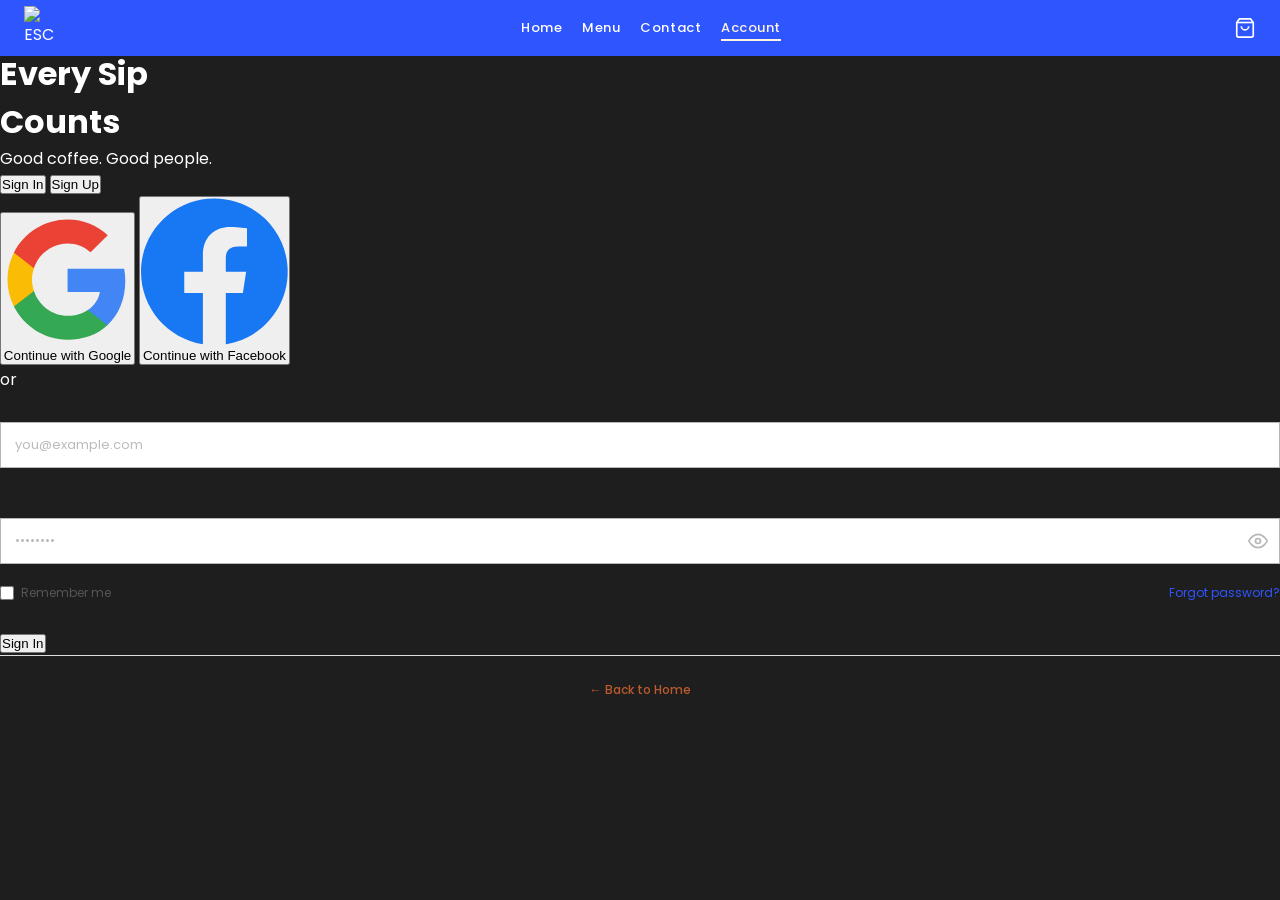
==== public/account.html @ a05308b9 "feat: add user management and dashboard statistics routes" ====
<!DOCTYPE html>
<html lang="en">

<head>
  <meta charset="UTF-8" />
  <meta name="viewport" content="width=device-width, initial-scale=1.0" />
  <title>ESC Cafe – Account</title>
  <link rel="icon" type="image/jpeg" href="/images/logo.png" />
  <link
    href="https://fonts.googleapis.com/css2?family=Bebas+Neue&family=Poppins:wght@300;400;500;600&family=Dancing+Script:wght@500;700&display=swap"
    rel="stylesheet" />
  <link rel="stylesheet" href="style.css" />
</head>

<body data-page="login">
  <nav class="navbar">
    <div class="logo" aria-label="ESC Logo">
      <img src="/images/logo.png" alt="ESC Cafe Logo" />
    </div>
    <ul class="nav-links">
      <li><a href="index.html">Home</a></li>
      <li><a href="menu.html">Menu</a></li>
      <li><a href="contact.html">Contact</a></li>
      <li><a href="account.html" class="active">Account</a></li>
    </ul>
    <a href="cart.html">
      <div class="nav-cart" aria-label="Cart">
        <svg viewBox="0 0 24 24" xmlns="http://www.w3.org/2000/svg">
          <path d="M6 2L3 6v14a2 2 0 002 2h14a2 2 0 002-2V6l-3-4z" />
          <line x1="3" y1="6" x2="21" y2="6" />
          <path d="M16 10a4 4 0 01-8 0" />
        </svg>
      </div>
    </a>
  </nav>

  <div class="account-wrapper">
    <div class="account-left">
      <img class="account-bg" src="/images/logo.png" alt="ESC Cafe" />
      <div class="account-left-overlay"></div>
      <div class="account-brand">
        <img class="account-logo" src="/images/logo.png" alt="ESC Logo" />
        <h1 class="account-tagline-big">Every Sip<br>Counts</h1>
        <p class="account-script">Good coffee. Good people.</p>
      </div>
    </div>

    <div class="account-right">
      <div class="account-form-wrap">
        <div class="account-tabs">
          <button class="tab-btn active" id="loginTab" onclick="switchTab('login')">Sign In</button>
          <button class="tab-btn" id="registerTab" onclick="switchTab('register')">Sign Up</button>
        </div>

        <div class="social-btns">
          <button class="btn-social btn-google" onclick="loginWithGoogle()">
            <svg viewBox="0 0 24 24" xmlns="http://www.w3.org/2000/svg">
              <path
                d="M22.56 12.25c0-.78-.07-1.53-.2-2.25H12v4.26h5.92c-.26 1.37-1.04 2.53-2.21 3.31v2.77h3.57c2.08-1.92 3.28-4.74 3.28-8.09z"
                fill="#4285F4" />
              <path
                d="M12 23c2.97 0 5.46-.98 7.28-2.66l-3.57-2.77c-.98.66-2.23 1.06-3.71 1.06-2.86 0-5.29-1.93-6.16-4.53H2.18v2.84C3.99 20.53 7.7 23 12 23z"
                fill="#34A853" />
              <path
                d="M5.84 14.09c-.22-.66-.35-1.36-.35-2.09s.13-1.43.35-2.09V7.07H2.18C1.43 8.55 1 10.22 1 12s.43 3.45 1.18 4.93l3.66-2.84z"
                fill="#FBBC05" />
              <path
                d="M12 5.38c1.62 0 3.06.56 4.21 1.64l3.15-3.15C17.45 2.09 14.97 1 12 1 7.7 1 3.99 3.47 2.18 7.07l3.66 2.84c.87-2.6 3.3-4.53 6.16-4.53z"
                fill="#EA4335" />
            </svg>
            Continue with Google
          </button>
          <button class="btn-social btn-facebook" onclick="loginWithFacebook()">
            <svg viewBox="0 0 24 24" xmlns="http://www.w3.org/2000/svg" fill="#1877F2">
              <path
                d="M24 12.073c0-6.627-5.373-12-12-12s-12 5.373-12 12c0 5.99 4.388 10.954 10.125 11.854v-8.385H7.078v-3.47h3.047V9.43c0-3.007 1.792-4.669 4.533-4.669 1.312 0 2.686.235 2.686.235v2.953H15.83c-1.491 0-1.956.925-1.956 1.874v2.25h3.328l-.532 3.47h-2.796v8.385C19.612 23.027 24 18.062 24 12.073z" />
            </svg>
            Continue with Facebook
          </button>
        </div>

        <div class="account-divider"><span>or</span></div>

        <div id="loginForm">
          <div class="form-group">
            <label for="loginEmail">Email</label>
            <input type="email" id="loginEmail" placeholder="you@example.com" />
          </div>
          <div class="form-group">
            <label for="loginPassword">Password</label>
            <div class="password-wrap">
              <input type="password" id="loginPassword" placeholder="••••••••" />
              <button type="button" class="toggle-pw" onclick="togglePw('loginPassword')" aria-label="Show password">
                <svg viewBox="0 0 24 24" fill="none" stroke="currentColor" stroke-width="2">
                  <path d="M1 12s4-8 11-8 11 8 11 8-4 8-11 8-11-8-11-8z" />
                  <circle cx="12" cy="12" r="3" />
                </svg>
              </button>
            </div>
          </div>
          <div class="form-options">
            <label class="remember-me">
              <input type="checkbox" /> Remember me
            </label>
            <a href="#" class="forgot-link">Forgot password?</a>
          </div>
          <button class="btn-submit" onclick="handleLogin()">Sign In</button>
          <div class="form-status" id="loginStatus"></div>
        </div>

        <div id="registerForm" style="display:none">
          <div class="form-group">
            <label for="regName">Full Name</label>
            <input type="text" id="regName" placeholder="Juan dela Cruz" />
          </div>
          <div class="form-group">
            <label for="regEmail">Email</label>
            <input type="email" id="regEmail" placeholder="you@example.com" />
          </div>
          <div class="form-group">
            <label for="regPassword">Password</label>
            <div class="password-wrap">
              <input type="password" id="regPassword" placeholder="••••••••" />
              <button class="toggle-pw" onclick="togglePw('regPassword')" aria-label="Show password">
                <svg viewBox="0 0 24 24" fill="none" stroke="currentColor" stroke-width="2">
                  <path d="M1 12s4-8 11-8 11 8 11 8-4 8-11 8-11-8-11-8z" />
                  <circle cx="12" cy="12" r="3" />
                </svg>
              </button>
            </div>
          </div>
          <button class="btn-submit" onclick="handleRegister()">Create Account</button>
          <div class="form-status" id="registerStatus"></div>
        </div>

        <div class="back-home">
          <a href="index.html">← Back to Home</a>
        </div>
      </div>
    </div>
  </div>

  <script src="index.js"></script>
</body>

</html>
---- public/style.css ----
/* Kenjay Dorio */
:root {
  --blue:         #2F55FF;
  --cream:        #FFF4E1;
  --gray:         #B7B7B7;
  --rust:         #BB5A2B;
  --dark:         #1E1E1E;
  --white:        #ffffff;
  --font-display: 'Bebas Neue', sans-serif;
  --font-body:    'Poppins', sans-serif;
  --font-script:  'Dancing Script', cursive;
}

/* ── RESET ───────────────────────────────────────────── */
*, *::before, *::after { box-sizing: border-box; margin: 0; padding: 0; }
html       { scroll-behavior: smooth; }
html, body { height: 100%; }
body {
  font-family: var(--font-body);
  background: var(--dark);
  color: var(--white);
  overflow-x: hidden;
}
img { display: block; max-width: 100%; }
a   { text-decoration: none; color: inherit; }


/* ================================================
   SHARED COMPONENTS
   ================================================ */

/* ── NAVBAR ──────────────────────────────────────────── */
.navbar {
  position: fixed;
  top: 0; left: 0; right: 0;
  z-index: 100;
  background: var(--blue);
  display: flex;
  align-items: center;
  justify-content: space-between;
  padding: 0 24px;
  height: 56px;
}

.logo {
  display: flex;
  align-items: center;
  justify-content: center;
  width: 44px;
  height: 44px;
  flex-shrink: 0;
}
.logo img {
  width: 100%;
  height: 100%;
  object-fit: contain;
}

.nav-links {
  display: flex;
  gap: 20px;
  list-style: none;
  font-size: 13px;
  font-weight: 500;
  letter-spacing: .04em;
}
.nav-links a:hover  { color: var(--cream); }
.nav-links a.active {
  color: var(--cream);
  border-bottom: 2px solid var(--cream);
  padding-bottom: 2px;
}

.nav-cart {
  width: 22px;
  height: 22px;
  cursor: pointer;
}
.nav-cart svg {
  width: 100%;
  height: 100%;
  fill: none;
  stroke: var(--white);
  stroke-width: 1.8;
}

/* ── FOOTER ──────────────────────────────────────────── */
footer {
  background: var(--blue);
  padding: 22px 24px;
  text-align: center;
}

.footer-logo {
  width: 48px;
  height: 48px;
  margin: 0 auto 10px;
}
.footer-logo img {
  width: 100%;
  height: 100%;
  object-fit: contain;
}

.footer-tagline {
  font-family: var(--font-script);
  font-size: 18px;
  color: var(--cream);
  margin-bottom: 4px;
}

.footer-copy {
  font-size: 10px;
  color: rgba(255,255,255,.55);
  letter-spacing: .04em;
}

/* ── DIVIDER ─────────────────────────────────────────── */
.divider {
  width: 100%;
  height: 4px;
  background: var(--rust);
}

/* ── ANIMATIONS ──────────────────────────────────────── */
@keyframes fadeUp {
  from { opacity: 0; transform: translateY(28px); }
  to   { opacity: 1; transform: translateY(0); }
}


/* ================================================
   HOME PAGE (esc-cafe.html)
   ================================================ */

/* ── HERO ────────────────────────────────────────────── */
.hero {
  margin-top: 56px;
  position: relative;
  min-height: 520px;
  overflow: hidden;
  display: flex;
  align-items: flex-end;
}

.hero-img {
  position: absolute;
  inset: 0;
  width: 100%;
  height: 100%;
  object-fit: cover;
  object-position: 70% center;
  opacity: .75;
}

.hero::after {
  content: '';
  position: absolute;
  inset: 0;
  background: linear-gradient(
    to top,
    rgba(10,10,10,.88) 0%,
    rgba(10,10,10,.30) 55%,
    rgba(10,10,10,.05) 100%
  );
  pointer-events: none;
}

.hero-content {
  position: relative;
  z-index: 2;
  padding: 0 24px 52px;
  width: 100%;
}

.hero-title {
  font-family: var(--font-display);
  font-size: clamp(58px, 15vw, 92px);
  line-height: .93;
  letter-spacing: .01em;
  color: var(--white);
  text-transform: uppercase;
  animation: fadeUp .7s ease both;
}

.hero-tagline {
  font-family: var(--font-script);
  font-size: 22px;
  color: var(--cream);
  margin-top: 8px;
  margin-bottom: 14px;
  animation: fadeUp .7s .15s ease both;
}

.hero-desc {
  font-size: 12px;
  font-weight: 300;
  color: var(--gray);
  line-height: 1.65;
  max-width: 270px;
  margin-bottom: 26px;
  animation: fadeUp .7s .25s ease both;
}

.btn-primary {
  display: inline-block;
  background: var(--blue);
  color: var(--white);
  font-family: var(--font-body);
  font-size: 11px;
  font-weight: 600;
  letter-spacing: .12em;
  text-transform: uppercase;
  padding: 13px 30px;
  cursor: pointer;
  border: none;
  transition: background .2s, transform .15s;
  animation: fadeUp .7s .35s ease both;
}
.btn-primary:hover {
  background: #1a3de0;
  transform: translateY(-2px);
}

/* ── FEATURES STRIP ──────────────────────────────────── */
.features {
  background: var(--gray);
  padding: 28px 16px;
  display: grid;
  grid-template-columns: repeat(3, 1fr);
  gap: 12px;
  align-items: start;
}

.feature {
  text-align: center;
  color: var(--dark);
}

.feature-icon {
  width: 36px;
  height: 36px;
  margin: 0 auto 8px;
}
.feature-icon svg {
  width: 100%;
  height: 100%;
  stroke: var(--dark);
  fill: none;
  stroke-width: 1.6;
}

.feature-name {
  font-family: var(--font-display);
  font-size: 12px;
  letter-spacing: .05em;
  margin-bottom: 4px;
  text-transform: uppercase;
}

.feature-desc {
  font-size: 10px;
  font-weight: 300;
  line-height: 1.5;
  color: #333;
}

/* ── ABOUT ───────────────────────────────────────────── */
.about {
  background: var(--cream);
  padding: 40px 20px;
}

.about-text {
  margin-bottom: 28px;
}

.about-label {
  font-family: var(--font-display);
  font-size: clamp(36px, 9vw, 56px);
  color: var(--blue);
  letter-spacing: .02em;
  line-height: 1;
  margin-bottom: 14px;
}

.about-body {
  font-size: 12px;
  font-weight: 400;
  color: #333;
  line-height: 1.8;
}

.about-photos {
  display: grid;
  grid-template-columns: 1fr 1fr;
  gap: 10px;
}

.about-photo-wrap {
  aspect-ratio: 3 / 4;
  overflow: hidden;
  position: relative;
}

.about-photo-wrap img {
  width: 100%;
  height: 100%;
  object-fit: cover;
  object-position: center;
  display: block;
  transition: transform .5s ease;
}

.about-photo-wrap:hover img {
  transform: scale(1.05);
}


/* ================================================
   CONTACT PAGE (contact.html)
   ================================================ */

.contact-section {
  margin-top: 56px;
  background: var(--cream);
  display: grid;
  grid-template-columns: 1fr;
  min-height: calc(100vh - 56px - 100px);
}

.contact-info {
  padding: 40px 24px 32px;
}

.find-script {
  font-family: var(--font-script);
  font-size: 28px;
  color: var(--rust);
  margin-bottom: -4px;
}

.find-title {
  font-family: var(--font-display);
  font-size: clamp(44px, 12vw, 72px);
  color: var(--blue);
  letter-spacing: .02em;
  line-height: 1;
  text-transform: uppercase;
}

.find-underline {
  width: 48px;
  height: 3px;
  background: var(--blue);
  margin: 10px 0 28px;
}

.contact-list {
  list-style: none;
  display: flex;
  flex-direction: column;
  gap: 18px;
}

.contact-item {
  display: flex;
  align-items: flex-start;
  gap: 12px;
}

.contact-icon {
  flex-shrink: 0;
  width: 20px;
  height: 20px;
  margin-top: 2px;
  color: var(--blue);
}
.contact-icon svg {
  width: 100%;
  height: 100%;
}

.contact-text {
  font-family: var(--font-body);
  font-size: 12.5px;
  font-weight: 400;
  color: #333;
  line-height: 1.7;
}

.contact-link {
  font-family: var(--font-body);
  font-size: 12.5px;
  font-weight: 400;
  color: var(--blue);
  text-decoration: none;
  line-height: 1.7;
  transition: opacity .2s;
}
.contact-link:hover {
  opacity: .7;
  text-decoration: underline;
}

.contact-map {
  width: 100%;
  min-height: 320px;
  background: #c8c8c8;
  position: relative;
  overflow: hidden;
}

.contact-map iframe {
  position: absolute;
  inset: 0;
  width: 100%;
  height: 100%;
  border: 0;
}


/* ================================================
   LOGIN PAGE (index.html)
   ================================================ */

.login-wrapper {
  display: grid;
  grid-template-columns: 1fr;
  min-height: 100vh;
}

/* Left branding panel — hidden on mobile */
.login-left {
  display: none;
  position: relative;
  overflow: hidden;
}

.login-bg {
  position: absolute;
  inset: 0;
  width: 100%;
  height: 100%;
  object-fit: cover;
  object-position: 70% center;
  opacity: .6;
}

.login-left-overlay {
  position: absolute;
  inset: 0;
  background: linear-gradient(
    to top,
    rgba(10,10,10,.92) 0%,
    rgba(10,10,10,.40) 50%,
    rgba(47,85,255,.25) 100%
  );
}

.login-brand {
  position: relative;
  z-index: 2;
  display: flex;
  flex-direction: column;
  justify-content: flex-end;
  height: 100%;
  padding: 48px 40px;
}

.login-logo {
  width: 56px;
  height: 56px;
  object-fit: contain;
  margin-bottom: 20px;
}

.login-tagline-big {
  font-family: var(--font-display);
  font-size: clamp(52px, 6vw, 80px);
  line-height: .92;
  color: var(--white);
  text-transform: uppercase;
  margin-bottom: 10px;
}

.login-script {
  font-family: var(--font-script);
  font-size: 22px;
  color: var(--cream);
}

/* Right form panel */
.login-right {
  background: var(--cream);
  display: flex;
  align-items: center;
  justify-content: center;
  padding: 40px 24px;
  min-height: 100vh;
}

.login-form-wrap {
  width: 100%;
  max-width: 400px;
}

.login-logo-sm {
  width: 52px;
  height: 52px;
  object-fit: contain;
  margin: 0 auto 16px;
}

.login-header {
  text-align: center;
  margin-bottom: 32px;
}

.login-title {
  font-family: var(--font-display);
  font-size: 36px;
  letter-spacing: .04em;
  color: var(--blue);
  margin-bottom: 4px;
}

.login-sub {
  font-size: 12.5px;
  font-weight: 300;
  color: #666;
}

.form-group {
  margin-bottom: 20px;
}

.form-group label {
  display: block;
  font-size: 11.5px;
  font-weight: 600;
  letter-spacing: .06em;
  text-transform: uppercase;
  color: var(--dark);
  margin-bottom: 7px;
}

.form-group input {
  width: 100%;
  padding: 13px 16px;
  border: 1.5px solid var(--gray);
  background: var(--white);
  font-family: var(--font-body);
  font-size: 13px;
  color: var(--dark);
  outline: none;
  transition: border-color .2s;
}

.form-group input:focus      { border-color: var(--blue); }
.form-group input::placeholder { color: #bbb; }

.password-wrap       { position: relative; }
.password-wrap input { padding-right: 44px; }

.toggle-pw {
  position: absolute;
  right: 12px;
  top: 50%;
  transform: translateY(-50%);
  background: none;
  border: none;
  cursor: pointer;
  color: var(--gray);
  width: 20px;
  height: 20px;
  padding: 0;
  display: flex;
  align-items: center;
  justify-content: center;
  transition: color .2s;
}
.toggle-pw:hover   { color: var(--blue); }
.toggle-pw svg     { width: 100%; height: 100%; }

.form-options {
  display: flex;
  align-items: center;
  justify-content: space-between;
  margin-bottom: 28px;
}

.remember-me {
  display: flex;
  align-items: center;
  gap: 7px;
  font-size: 12px;
  color: #555;
  cursor: pointer;
}

.remember-me input[type="checkbox"] {
  width: 14px;
  height: 14px;
  accent-color: var(--blue);
  cursor: pointer;
}

.forgot-link {
  font-size: 12px;
  color: var(--blue);
  transition: opacity .2s;
}
.forgot-link:hover { opacity: .7; text-decoration: underline; }

.btn-login {
  width: 100%;
  background: var(--blue);
  color: var(--white);
  font-family: var(--font-body);
  font-size: 12px;
  font-weight: 600;
  letter-spacing: .12em;
  text-transform: uppercase;
  padding: 15px;
  border: none;
  cursor: pointer;
  transition: background .2s, transform .15s;
  margin-bottom: 20px;
}
.btn-login:hover  { background: #1a3de0; transform: translateY(-2px); }
.btn-login:active { transform: translateY(0); }

.btn-guest {
  display: block;
  width: 100%;
  text-align: center;
  background: transparent;
  color: var(--dark);
  font-family: var(--font-body);
  font-size: 12px;
  font-weight: 500;
  letter-spacing: .10em;
  text-transform: uppercase;
  padding: 13px;
  border: 1.5px solid var(--gray);
  cursor: pointer;
  margin-bottom: 20px;
  transition: border-color .2s, color .2s;
}
.btn-guest:hover { border-color: var(--dark); color: var(--dark); }

.signup-prompt {
  text-align: center;
  font-size: 12px;
  color: #666;
  margin-bottom: 24px;
}

.signup-link {
  color: var(--blue);
  font-weight: 600;
  transition: opacity .2s;
}
.signup-link:hover { opacity: .7; text-decoration: underline; }

.back-home {
  text-align: center;
  border-top: 1px solid #ddd;
  padding-top: 20px;
}

.back-home a {
  font-size: 12px;
  color: var(--rust);
  font-weight: 500;
  transition: opacity .2s;
}
.back-home a:hover { opacity: .7; }


/* ================================================
   MEDIA QUERIES
   ================================================ */

/* ── Small phones (max 360px) ── */
@media (max-width: 360px) {
  .navbar          { padding: 0 16px; }
  .nav-links       { gap: 12px; font-size: 11px; }
  .hero-content    { padding: 0 16px 36px; }
  .features        { padding: 20px 10px; gap: 8px; }
  .feature-name    { font-size: 10px; }
  .about           { padding: 28px 16px; }
  .contact-info    { padding: 28px 16px 24px; }
  .login-right     { padding: 32px 18px; }
  .login-title     { font-size: 28px; }
  .login-logo-sm   { width: 44px; height: 44px; }
}

/* ── Phones (361px – 639px) ── */
@media (min-width: 361px) and (max-width: 639px) {
  .login-right { padding: 40px 28px; }
}

/* ── Tablets (640px – 1023px) ── */
@media (min-width: 640px) {
  /* Home */
  .about         { padding: 56px 40px; }
  .about-photos  { gap: 16px; }

  /* Contact */
  .contact-section {
    grid-template-columns: 1fr 1fr;
    align-items: stretch;
  }
  .contact-info  { padding: 56px 40px; }
  .contact-map   { min-height: 480px; }

  /* Login */
  .login-right       { padding: 56px 48px; }
  .login-form-wrap   { max-width: 440px; }
  .login-title       { font-size: 42px; }
}

/* ── Desktop (1024px+) ── */
@media (min-width: 1024px) {
  /* Home hero taller */
  .hero          { min-height: 680px; }
  .hero-content  { padding: 0 60px 72px; }

  /* About side by side */
  .about {
    display: grid;
    grid-template-columns: 1fr 1fr;
    gap: 48px;
    align-items: center;
    padding: 72px 60px;
  }
  .about-text    { margin-bottom: 0; }
  .about-photos  { gap: 16px; }

  /* Login split panel */
  .login-wrapper {
    grid-template-columns: 1fr 1fr;
    height: 100vh;
    overflow: hidden;
  }
  .login-left      { display: block; }
  .login-logo-sm   { display: none; }
  .login-header    { text-align: left; }
  .login-right {
    min-height: unset;
    height: 100vh;
    overflow-y: auto;
    padding: 60px 56px;
  }
  .login-form-wrap { max-width: 380px; }
}

/* ── Large desktop (1440px+) ── */
@media (min-width: 1440px) {
  .hero-content       { padding: 0 80px 88px; }
  .about              { padding: 88px 80px; }
  .login-tagline-big  { font-size: 88px; }
  .login-form-wrap    { max-width: 420px; }
  .contact-info       { padding: 72px 56px; }
}

/* ================================================
   menu.css
   ================================================ */

/* ── MENU SECTION ── */
.menu-section {
  margin-top: 56px;
  background: var(--cream);
  min-height: calc(100vh - 56px - 100px);
  display: grid;
  grid-template-columns: 1fr;
  padding: 40px 24px;
  gap: 40px;
}

/* ── LEFT: INTRO TEXT ────────────────────────────────── */
.menu-intro {
  display: flex;
  flex-direction: column;
  justify-content: center;
}

.menu-heading {
  margin-bottom: 20px;
}

.menu-script {
  font-family: var(--font-script);
  font-size: 32px;
  color: var(--rust);
  margin-bottom: -6px;
}

.menu-title {
  font-family: var(--font-display);
  font-size: clamp(52px, 14vw, 88px);
  color: var(--blue);
  letter-spacing: .02em;
  line-height: 1;
  text-transform: uppercase;
}

.menu-underline {
  width: 48px;
  height: 3px;
  background: var(--blue);
  margin-top: 10px;
}

.menu-desc {
  font-family: var(--font-body);
  font-size: 14px;
  font-weight: 400;
  color: #444;
  line-height: 1.75;
  margin-bottom: 32px;
}

.btn-menu {
  display: inline-block;
  background: var(--blue);
  color: var(--white);
  font-family: var(--font-body);
  font-size: 11px;
  font-weight: 600;
  letter-spacing: .12em;
  text-transform: uppercase;
  padding: 14px 32px;
  border: none;
  cursor: pointer;
  transition: background .2s, transform .15s;
  align-self: flex-start;
}
.btn-menu:hover {
  background: #1a3de0;
  transform: translateY(-2px);
}

/* ── RIGHT: SIGNATURE CARDS ──────────────────────────── */
.menu-cards-wrap {
  display: flex;
  flex-direction: column;
  gap: 16px;
}

.menu-cards-header {
  display: flex;
  align-items: center;
  justify-content: space-between;
}

.menu-cards-label {
  font-family: var(--font-script);
  font-size: 24px;
  color: var(--rust);
}

.menu-arrow {
  width: 36px;
  height: 36px;
  color: var(--dark);
  transition: color .2s, transform .2s;
}
.menu-arrow svg {
  width: 100%;
  height: 100%;
}
.menu-arrow:hover {
  color: var(--blue);
  transform: translateX(3px);
}

/* Cards grid — 3 portrait cards */
.menu-cards {
  display: grid;
  grid-template-columns: repeat(3, 1fr);
  gap: 12px;
}

.menu-card {
  display: flex;
  flex-direction: column;
  overflow: hidden;
  background: var(--gray);
  position: relative;
}

/* Photo placeholder */
.menu-card img {
  width: 100%;
  aspect-ratio: 3 / 4;
  object-fit: cover;
  object-position: center;
  display: block;
  background: #c8c8c8;
  transition: transform .4s ease;
}

/* Show gray box when image is broken/missing */
.menu-card img[src$=".jpg"],
.menu-card img {
  min-height: 140px;
}

.menu-card:hover img {
  transform: scale(1.05);
}

.menu-card-info {
  background: var(--white);
  padding: 8px 10px;
  border-top: 2px solid var(--blue);
}

.menu-card-name {
  font-family: var(--font-body);
  font-size: 11px;
  font-weight: 600;
  color: var(--dark);
  text-transform: uppercase;
  letter-spacing: .04em;
  margin-bottom: 2px;
  white-space: nowrap;
  overflow: hidden;
  text-overflow: ellipsis;
}

.menu-card-price {
  font-family: var(--font-display);
  font-size: 14px;
  color: var(--blue);
  letter-spacing: .04em;
}

/* ── PLACEHOLDER OVERLAY (shown when no real image) ── */
.menu-card img[src^="YOUR"] {
  opacity: 0;
}

.menu-card {
  position: relative;
}

.menu-card img[src^="YOUR"] ~ .menu-card-placeholder,
.menu-card-placeholder {
  display: none;
}

/* Gray placeholder box behind broken images */
.menu-card::before {
  content: '';
  position: absolute;
  top: 0; left: 0; right: 0;
  aspect-ratio: 3 / 4;
  background: #c8c8c8;
  z-index: 0;
}

.menu-card img {
  position: relative;
  z-index: 1;
}

.menu-card-info {
  position: relative;
  z-index: 1;
}


/* ================================================
   MEDIA QUERIES
   ================================================ */

/* ── Small phones (max 360px) ── */
@media (max-width: 360px) {
  .menu-section      { padding: 28px 16px; gap: 28px; }
  .menu-script       { font-size: 26px; }
  .menu-desc         { font-size: 12px; }
  .menu-cards        { gap: 8px; }
  .menu-card-name    { font-size: 9px; }
  .menu-card-price   { font-size: 12px; }
  .btn-menu          { padding: 12px 24px; font-size: 10px; }
}

/* ── Phones (361px – 639px) ── */
@media (min-width: 361px) and (max-width: 639px) {
  .menu-section   { padding: 36px 20px; }
  .menu-cards     { gap: 10px; }
}

/* ── Tablets (640px – 1023px) ── */
@media (min-width: 640px) {
  .menu-section {
    grid-template-columns: 1fr 1fr;
    align-items: center;
    padding: 56px 40px;
    gap: 48px;
  }

  .menu-cards-wrap {
    gap: 20px;
  }

  .menu-cards {
    gap: 14px;
  }

  .menu-card-name  { font-size: 12px; }
  .menu-card-price { font-size: 15px; }
}

/* ── Desktop (1024px+) ── */
@media (min-width: 1024px) {
  .menu-section {
    padding: 72px 60px;
    gap: 64px;
    min-height: calc(100vh - 56px - 100px);
  }

  .menu-script       { font-size: 38px; }
  .menu-desc         { font-size: 15px; }
  .menu-cards        { gap: 16px; }
  .menu-card-info    { padding: 10px 14px; }
  .menu-card-name    { font-size: 13px; }
  .menu-card-price   { font-size: 16px; }
  .btn-menu          { padding: 15px 40px; font-size: 12px; }
}

/* ── Large desktop (1440px+) ── */
@media (min-width: 1440px) {
  .menu-section   { padding: 88px 80px; gap: 80px; }
  .menu-cards     { gap: 20px; }
}

/* ================================================
   ESC CAFE — MAIN MENU PAGE
   main-menu.css
   ================================================ */

/* ── MAIN MENU SECTION ───────────────────────────────── */
.main-menu-section {
  margin-top: 56px;
  background: var(--cream);
  padding: 40px 20px 56px;
  display: flex;
  flex-direction: column;
  gap: 36px;
}

/* ── HEADING ─────────────────────────────────────────── */
.main-menu-heading {
  margin-bottom: -8px;
}

.main-menu-script {
  font-family: var(--font-script);
  font-size: 32px;
  color: var(--rust);
  margin-bottom: -6px;
}

.main-menu-title {
  font-family: var(--font-display);
  font-size: clamp(52px, 14vw, 88px);
  color: var(--blue);
  letter-spacing: .02em;
  line-height: 1;
  text-transform: uppercase;
}

.main-menu-underline {
  width: 48px;
  height: 3px;
  background: var(--blue);
  margin-top: 8px;
}

/* ── GROUP LABEL ─────────────────────────────────────── */
.mm-group-label {
  font-family: var(--font-script);
  font-size: 22px;
  color: var(--rust);
  margin-bottom: 12px;
}

/* ── CARDS GRID ──────────────────────────────────────── */
.mm-cards {
  display: grid;
  gap: 12px;
}

.mm-cards--3 {
  grid-template-columns: repeat(3, 1fr);
}

.mm-cards--1 {
  grid-template-columns: repeat(1, minmax(0, 160px));
}

/* ── INDIVIDUAL CARD ─────────────────────────────────── */
.mm-card {
  display: flex;
  flex-direction: column;
  overflow: hidden;
  position: relative;
}

.mm-card-img-wrap {
  aspect-ratio: 3 / 4;
  overflow: hidden;
  background: #c8c8c8;
  position: relative;
}

/* Gray placeholder box */
.mm-card-img-wrap::before {
  content: '';
  position: absolute;
  inset: 0;
  background: #c8c8c8;
  z-index: 0;
}

.mm-card-img-wrap img {
  position: relative;
  z-index: 1;
  width: 100%;
  height: 100%;
  object-fit: cover;
  object-position: center;
  display: block;
  transition: transform .4s ease;
}

.mm-card:hover .mm-card-img-wrap img {
  transform: scale(1.05);
}

.mm-card-info {
  background: var(--white);
  padding: 8px 10px;
  border-top: 2px solid var(--blue);
  position: relative;
  z-index: 1;
}

.mm-card-name {
  font-family: var(--font-body);
  font-size: 11px;
  font-weight: 600;
  color: var(--dark);
  text-transform: uppercase;
  letter-spacing: .04em;
  margin-bottom: 2px;
  white-space: nowrap;
  overflow: hidden;
  text-overflow: ellipsis;
}

.mm-card-price {
  font-family: var(--font-display);
  font-size: 14px;
  color: var(--blue);
  letter-spacing: .04em;
}

/* ── BOTTOM ROW (4 categories) ───────────────────────── */
.mm-bottom-row {
  display: grid;
  grid-template-columns: repeat(4, 1fr);
  gap: 12px;
  align-items: start;
}

.mm-bottom-col {
  display: flex;
  flex-direction: column;
}

.mm-bottom-col .mm-group-label {
  font-size: 16px;
  margin-bottom: 10px;
}

/* ================================================
   MEDIA QUERIES
   ================================================ */

/* ── Small phones (max 360px) ── */
@media (max-width: 360px) {
  .main-menu-section    { padding: 28px 14px 40px; gap: 28px; }
  .main-menu-script     { font-size: 26px; }
  .mm-group-label       { font-size: 18px; }
  .mm-cards--3          { grid-template-columns: repeat(2, 1fr); }
  .mm-bottom-row        { grid-template-columns: repeat(2, 1fr); gap: 10px; }
  .mm-bottom-col .mm-group-label { font-size: 13px; }
  .mm-card-name         { font-size: 9px; }
  .mm-card-price        { font-size: 12px; }
}

/* ── Phones (361px – 639px) ── */
@media (min-width: 361px) and (max-width: 639px) {
  .main-menu-section    { padding: 36px 18px 48px; }
  .mm-cards--3          { grid-template-columns: repeat(3, 1fr); }
  .mm-bottom-row        { grid-template-columns: repeat(2, 1fr); gap: 12px; }
  .mm-bottom-col .mm-group-label { font-size: 14px; }
}

/* ── Tablets (640px – 1023px) ── */
@media (min-width: 640px) {
  .main-menu-section    { padding: 48px 32px 64px; gap: 44px; }
  .mm-cards             { gap: 16px; }
  .mm-bottom-row        { gap: 16px; grid-template-columns: repeat(4, 1fr); }
  .mm-card-name         { font-size: 12px; }
  .mm-card-price        { font-size: 15px; }
  .mm-group-label       { font-size: 24px; }
  .mm-cards--1          { grid-template-columns: repeat(1, minmax(0, 200px)); }
}

/* ── Desktop (1024px+) ── */
@media (min-width: 1024px) {
  .main-menu-section    { padding: 64px 60px 80px; gap: 52px; }
  .mm-cards             { gap: 20px; }
  .mm-bottom-row        { gap: 20px; }
  .mm-card-info         { padding: 10px 14px; }
  .mm-card-name         { font-size: 13px; }
  .mm-card-price        { font-size: 16px; }
  .mm-group-label       { font-size: 26px; }
  .mm-cards--1          { grid-template-columns: repeat(1, minmax(0, 240px)); }
}

/* ── Large desktop (1440px+) ── */
@media (min-width: 1440px) {
  .main-menu-section    { padding: 80px 80px 100px; gap: 60px; }
  .mm-cards             { gap: 24px; }
  .mm-bottom-row        { gap: 24px; }
  .mm-group-label       { font-size: 28px; }
  .mm-cards--1          { grid-template-columns: repeat(1, minmax(0, 280px)); }
}

/* ================================================
   cart.css
   ================================================ */

.cart-section {
  margin-top: 56px;
  background: var(--cream);
  min-height: calc(100vh - 56px - 100px);
  display: grid;
  grid-template-columns: 1fr;
  gap: 0;
  padding: 36px 20px 56px;
}

/* ── LEFT ── */
.cart-left {
  display: flex;
  flex-direction: column;
  gap: 24px;
}

.cart-title {
  font-family: var(--font-display);
  font-size: clamp(40px, 10vw, 64px);
  color: var(--blue);
  letter-spacing: .02em;
  line-height: 1;
}

.cart-underline {
  width: 48px;
  height: 3px;
  background: var(--blue);
  margin-top: 8px;
  margin-bottom: 8px;
}

/* ── CART ITEMS ── */
.cart-items {
  display: flex;
  flex-direction: column;
  gap: 12px;
}

.cart-item {
  background: var(--white);
  border-left: 3px solid var(--blue);
  padding: 14px 16px;
  display: flex;
  align-items: center;
  justify-content: space-between;
  gap: 12px;
}

.cart-item-info {
  flex: 1;
}

.cart-item-name {
  font-family: var(--font-display);
  font-size: 16px;
  letter-spacing: .04em;
  color: var(--dark);
  text-transform: uppercase;
}

.cart-item-price {
  font-size: 12px;
  color: var(--blue);
  font-weight: 500;
  margin-top: 2px;
}

.cart-item-controls {
  display: flex;
  align-items: center;
  gap: 10px;
}

.qty-btn {
  width: 28px;
  height: 28px;
  background: var(--blue);
  color: var(--white);
  border: none;
  font-size: 16px;
  cursor: pointer;
  display: flex;
  align-items: center;
  justify-content: center;
  transition: background .2s;
}
.qty-btn:hover { background: #1a3de0; }

.qty-value {
  font-family: var(--font-display);
  font-size: 18px;
  color: var(--dark);
  min-width: 20px;
  text-align: center;
}

.remove-btn {
  background: none;
  border: none;
  color: var(--rust);
  cursor: pointer;
  font-size: 18px;
  padding: 0 4px;
  transition: opacity .2s;
}
.remove-btn:hover { opacity: .7; }

/* ── EMPTY STATE ── */
.cart-empty {
  text-align: center;
  padding: 40px 0;
  color: #888;
  font-size: 14px;
}

.btn-browse {
  display: inline-block;
  margin-top: 16px;
  background: var(--blue);
  color: var(--white);
  font-family: var(--font-body);
  font-size: 11px;
  font-weight: 600;
  letter-spacing: .12em;
  text-transform: uppercase;
  padding: 12px 28px;
  transition: background .2s;
}
.btn-browse:hover { background: #1a3de0; }

/* ── FORM ── */
.cart-form {
  display: flex;
  flex-direction: column;
  gap: 16px;
}

.cart-form-title {
  font-family: var(--font-display);
  font-size: 22px;
  color: var(--dark);
  letter-spacing: .04em;
  margin-bottom: -4px;
}

.form-group {
  display: flex;
  flex-direction: column;
  gap: 6px;
}

.form-group label {
  font-size: 11px;
  font-weight: 600;
  letter-spacing: .08em;
  text-transform: uppercase;
  color: var(--dark);
}

.form-group input {
  padding: 12px 14px;
  border: 1.5px solid var(--gray);
  background: var(--white);
  font-family: var(--font-body);
  font-size: 13px;
  color: var(--dark);
  outline: none;
  transition: border-color .2s;
}
.form-group input:focus { border-color: var(--blue); }
.form-group input::placeholder { color: #bbb; }

/* ── PAYMENT OPTIONS ── */
.payment-options {
  display: grid;
  grid-template-columns: 1fr 1fr;
  gap: 12px;
}

.payment-option {
  display: flex;
  align-items: center;
  gap: 10px;
  padding: 14px 16px;
  background: var(--white);
  border: 1.5px solid var(--gray);
  cursor: pointer;
  transition: border-color .2s;
}

.payment-option:has(input:checked) {
  border-color: var(--blue);
  background: rgba(47,85,255,.05);
}

.payment-option input[type="radio"] {
  accent-color: var(--blue);
  width: 16px;
  height: 16px;
}

.payment-icon { font-size: 20px; }

.payment-label {
  font-size: 12px;
  font-weight: 500;
  color: var(--dark);
}

/* ── RIGHT: SUMMARY ── */
.cart-right {
  margin-top: 28px;
}

.cart-summary {
  background: var(--white);
  border-top: 3px solid var(--blue);
  padding: 24px 20px;
  position: sticky;
  top: 72px;
}

.summary-title {
  font-family: var(--font-display);
  font-size: 24px;
  color: var(--blue);
  letter-spacing: .04em;
  margin-bottom: 16px;
}

.summary-rows {
  display: flex;
  flex-direction: column;
  gap: 10px;
  margin-bottom: 16px;
}

.summary-row {
  display: flex;
  justify-content: space-between;
  font-size: 13px;
  color: #444;
}

.summary-row span:last-child {
  font-weight: 500;
  color: var(--dark);
}

.summary-divider {
  width: 100%;
  height: 1px;
  background: #ddd;
  margin-bottom: 16px;
}

.summary-total {
  display: flex;
  justify-content: space-between;
  font-family: var(--font-display);
  font-size: 22px;
  color: var(--dark);
  letter-spacing: .04em;
  margin-bottom: 24px;
}

.summary-total span:last-child { color: var(--blue); }

/* ── PLACE ORDER BUTTON ── */
.btn-order {
  width: 100%;
  background: var(--blue);
  color: var(--white);
  font-family: var(--font-body);
  font-size: 12px;
  font-weight: 600;
  letter-spacing: .12em;
  text-transform: uppercase;
  padding: 15px;
  border: none;
  cursor: pointer;
  transition: background .2s, transform .15s;
  margin-bottom: 12px;
}
.btn-order:hover  { background: #1a3de0; transform: translateY(-2px); }
.btn-order:active { transform: translateY(0); }
.btn-order:disabled { background: var(--gray); cursor: not-allowed; transform: none; }

/* ── ORDER STATUS ── */
.order-status {
  font-size: 12px;
  text-align: center;
  padding: 8px;
  border-radius: 2px;
}
.order-status.success {
  background: #e6f4ea;
  color: #2d7a3a;
  font-weight: 600;
}
.order-status.error {
  background: #fdecea;
  color: #c0392b;
  font-weight: 600;
}

/* ================================================
   MEDIA QUERIES
   ================================================ */

/* Small phones */
@media (max-width: 360px) {
  .cart-section   { padding: 24px 14px 40px; }
  .cart-title     { font-size: 36px; }
  .payment-options { grid-template-columns: 1fr; }
  .cart-item      { flex-wrap: wrap; }
}

/* Phones */
@media (min-width: 361px) and (max-width: 639px) {
  .cart-section { padding: 32px 18px 48px; }
}

/* Tablets */
@media (min-width: 640px) {
  .cart-section { padding: 48px 32px 64px; }
  .cart-right   { margin-top: 0; }
}

/* Desktop */
@media (min-width: 1024px) {
  .cart-section {
    grid-template-columns: 1fr 420px;
    gap: 48px;
    padding: 64px 60px 80px;
    align-items: start;
  }
  .cart-right { margin-top: 0; }
}

/* Large desktop */
@media (min-width: 1440px) {
  .cart-section { padding: 80px 80px 100px; gap: 64px; }
}
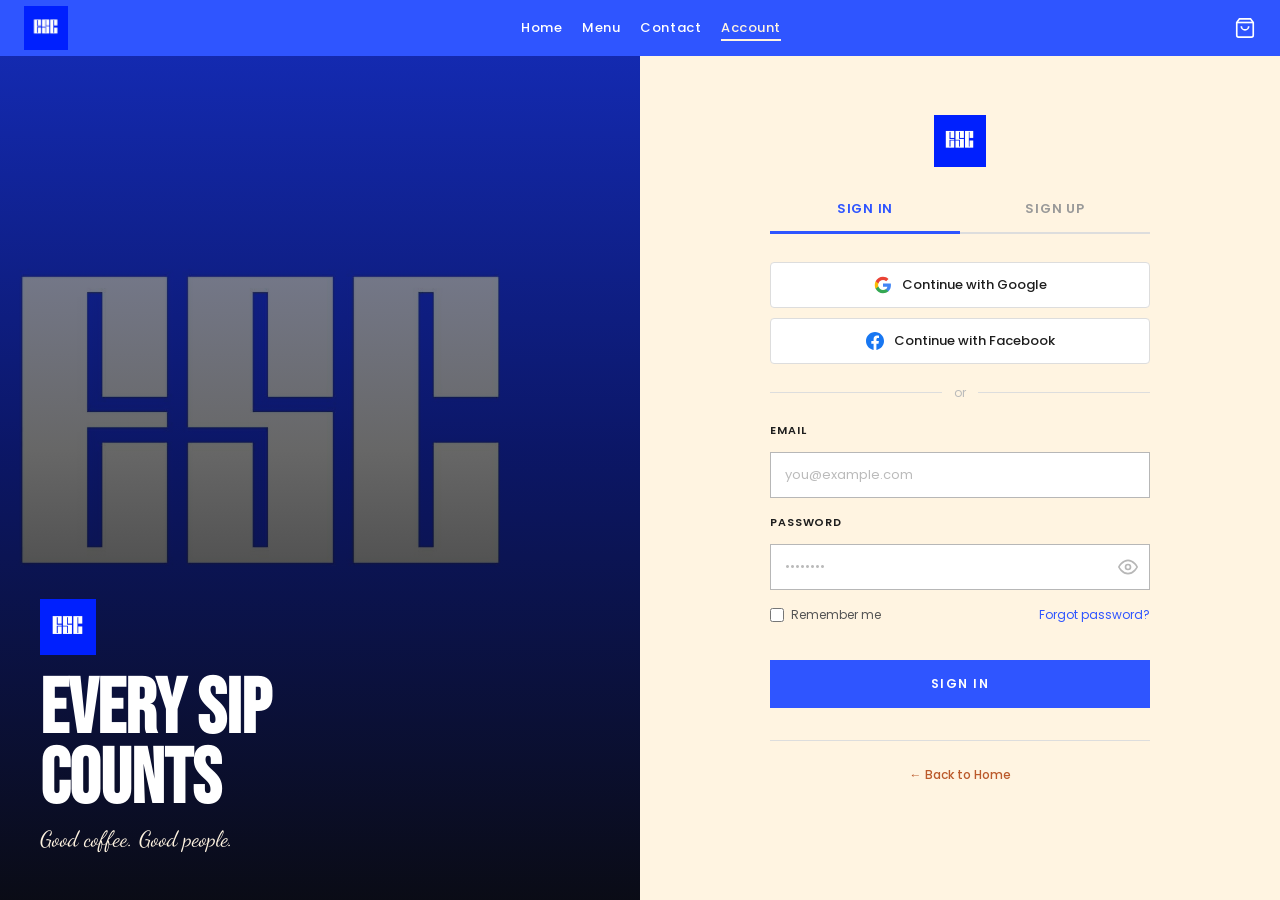
==== commit 8ed8240c: "Merge pull request #3 from Adrian-stuff/main update account page" ====
--- a/public/account.html
+++ b/public/account.html
@@ -5,17 +5,174 @@
   <meta charset="UTF-8" />
   <meta name="viewport" content="width=device-width, initial-scale=1.0" />
   <title>ESC Cafe – Account</title>
-  <link rel="icon" type="image/jpeg" href="/images/logo.png" />
+  <link rel="icon" type="image/jpeg" href="images/logo.png" />
   <link
     href="https://fonts.googleapis.com/css2?family=Bebas+Neue&family=Poppins:wght@300;400;500;600&family=Dancing+Script:wght@500;700&display=swap"
     rel="stylesheet" />
   <link rel="stylesheet" href="style.css" />
+  <style>
+    .account-tabs {
+      display: flex;
+      border-bottom: 2px solid #ddd;
+      margin-bottom: 28px;
+    }
+
+    .tab-btn {
+      flex: 1;
+      padding: 12px 0;
+      background: none;
+      border: none;
+      font-family: var(--font-body);
+      font-size: 13px;
+      font-weight: 600;
+      color: #999;
+      cursor: pointer;
+      letter-spacing: .06em;
+      text-transform: uppercase;
+      transition: color .2s;
+      border-bottom: 3px solid transparent;
+      margin-bottom: -2px;
+    }
+
+    .tab-btn.active {
+      color: var(--blue);
+      border-bottom-color: var(--blue);
+    }
+
+    .tab-btn:hover:not(.active) {
+      color: var(--dark);
+    }
+
+    .social-btns {
+      display: flex;
+      flex-direction: column;
+      gap: 10px;
+      margin-bottom: 20px;
+    }
+
+    .btn-social {
+      display: flex;
+      align-items: center;
+      justify-content: center;
+      gap: 10px;
+      padding: 12px 16px;
+      border: 1.5px solid #ddd;
+      background: #fff;
+      font-family: var(--font-body);
+      font-size: 13px;
+      font-weight: 500;
+      color: var(--dark);
+      cursor: pointer;
+      transition: background .2s, border-color .2s, box-shadow .2s;
+      border-radius: 4px;
+    }
+
+    .btn-social svg {
+      width: 18px;
+      height: 18px;
+      flex-shrink: 0;
+    }
+
+    .btn-social:hover {
+      background: #f5f5f5;
+      border-color: #bbb;
+      box-shadow: 0 2px 8px rgba(0, 0, 0, .06);
+    }
+
+    .account-divider {
+      display: flex;
+      align-items: center;
+      gap: 12px;
+      margin: 20px 0;
+      color: #bbb;
+      font-size: 12px;
+    }
+
+    .account-divider::before,
+    .account-divider::after {
+      content: '';
+      flex: 1;
+      height: 1px;
+      background: #ddd;
+    }
+
+    .btn-submit {
+      width: 100%;
+      background: var(--blue);
+      color: var(--white);
+      font-family: var(--font-body);
+      font-size: 12px;
+      font-weight: 600;
+      letter-spacing: .12em;
+      text-transform: uppercase;
+      padding: 15px;
+      border: none;
+      cursor: pointer;
+      transition: background .2s, transform .15s;
+      margin-top: 8px;
+      margin-bottom: 4px;
+    }
+
+    .btn-submit:hover {
+      background: #1a3de0;
+      transform: translateY(-2px);
+    }
+
+    .btn-submit:active {
+      transform: translateY(0);
+    }
+
+    .form-status {
+      min-height: 20px;
+      font-size: 13px;
+      font-weight: 500;
+      text-align: center;
+      margin-top: 8px;
+      color: var(--rust);
+    }
+
+    .login-logo-sm {
+      display: block;
+      margin: 0 auto 20px;
+    }
+
+    .nav-cart-wrap {
+      position: relative;
+      display: inline-block;
+    }
+
+    .cart-badge {
+      position: absolute;
+      top: -6px;
+      right: -8px;
+      background: var(--rust);
+      color: #fff;
+      border-radius: 50%;
+      width: 18px;
+      height: 18px;
+      font-size: 11px;
+      font-weight: 700;
+      display: flex;
+      align-items: center;
+      justify-content: center;
+      display: none;
+    }
+
+    #registerForm .form-group {
+      margin-bottom: 16px;
+    }
+
+    #loginForm .form-group {
+      margin-bottom: 16px;
+    }
+  </style>
 </head>
 
 <body data-page="login">
+
   <nav class="navbar">
     <div class="logo" aria-label="ESC Logo">
-      <img src="/images/logo.png" alt="ESC Cafe Logo" />
+      <img src="images/logo.png" alt="ESC Cafe Logo" />
     </div>
     <ul class="nav-links">
       <li><a href="index.html">Home</a></li>
@@ -23,30 +180,35 @@
       <li><a href="contact.html">Contact</a></li>
       <li><a href="account.html" class="active">Account</a></li>
     </ul>
-    <a href="cart.html">
+    <a href="cart.html" class="nav-cart-wrap">
       <div class="nav-cart" aria-label="Cart">
         <svg viewBox="0 0 24 24" xmlns="http://www.w3.org/2000/svg">
           <path d="M6 2L3 6v14a2 2 0 002 2h14a2 2 0 002-2V6l-3-4z" />
           <line x1="3" y1="6" x2="21" y2="6" />
           <path d="M16 10a4 4 0 01-8 0" />
         </svg>
+        <span class="cart-badge"></span>
       </div>
     </a>
   </nav>
 
-  <div class="account-wrapper">
-    <div class="account-left">
-      <img class="account-bg" src="/images/logo.png" alt="ESC Cafe" />
-      <div class="account-left-overlay"></div>
-      <div class="account-brand">
-        <img class="account-logo" src="/images/logo.png" alt="ESC Logo" />
-        <h1 class="account-tagline-big">Every Sip<br>Counts</h1>
-        <p class="account-script">Good coffee. Good people.</p>
+  <div class="login-wrapper">
+
+    <div class="login-left">
+      <img class="login-bg" src="images/logo.png" alt="ESC Cafe" />
+      <div class="login-left-overlay"></div>
+      <div class="login-brand">
+        <img class="login-logo" src="images/logo.png" alt="ESC Logo" />
+        <h1 class="login-tagline-big">Every Sip<br>Counts</h1>
+        <p class="login-script">Good coffee. Good people.</p>
       </div>
     </div>
 
-    <div class="account-right">
-      <div class="account-form-wrap">
+    <div class="login-right">
+      <div class="login-form-wrap">
+
+        <img class="login-logo-sm" src="images/logo.png" alt="ESC Logo" width="52" height="52" />
+
         <div class="account-tabs">
           <button class="tab-btn active" id="loginTab" onclick="switchTab('login')">Sign In</button>
           <button class="tab-btn" id="registerTab" onclick="switchTab('register')">Sign Up</button>
@@ -121,7 +283,7 @@
             <label for="regPassword">Password</label>
             <div class="password-wrap">
               <input type="password" id="regPassword" placeholder="••••••••" />
-              <button class="toggle-pw" onclick="togglePw('regPassword')" aria-label="Show password">
+              <button type="button" class="toggle-pw" onclick="togglePw('regPassword')" aria-label="Show password">
                 <svg viewBox="0 0 24 24" fill="none" stroke="currentColor" stroke-width="2">
                   <path d="M1 12s4-8 11-8 11 8 11 8-4 8-11 8-11-8-11-8z" />
                   <circle cx="12" cy="12" r="3" />
@@ -136,6 +298,7 @@
         <div class="back-home">
           <a href="index.html">← Back to Home</a>
         </div>
+
       </div>
     </div>
   </div>
